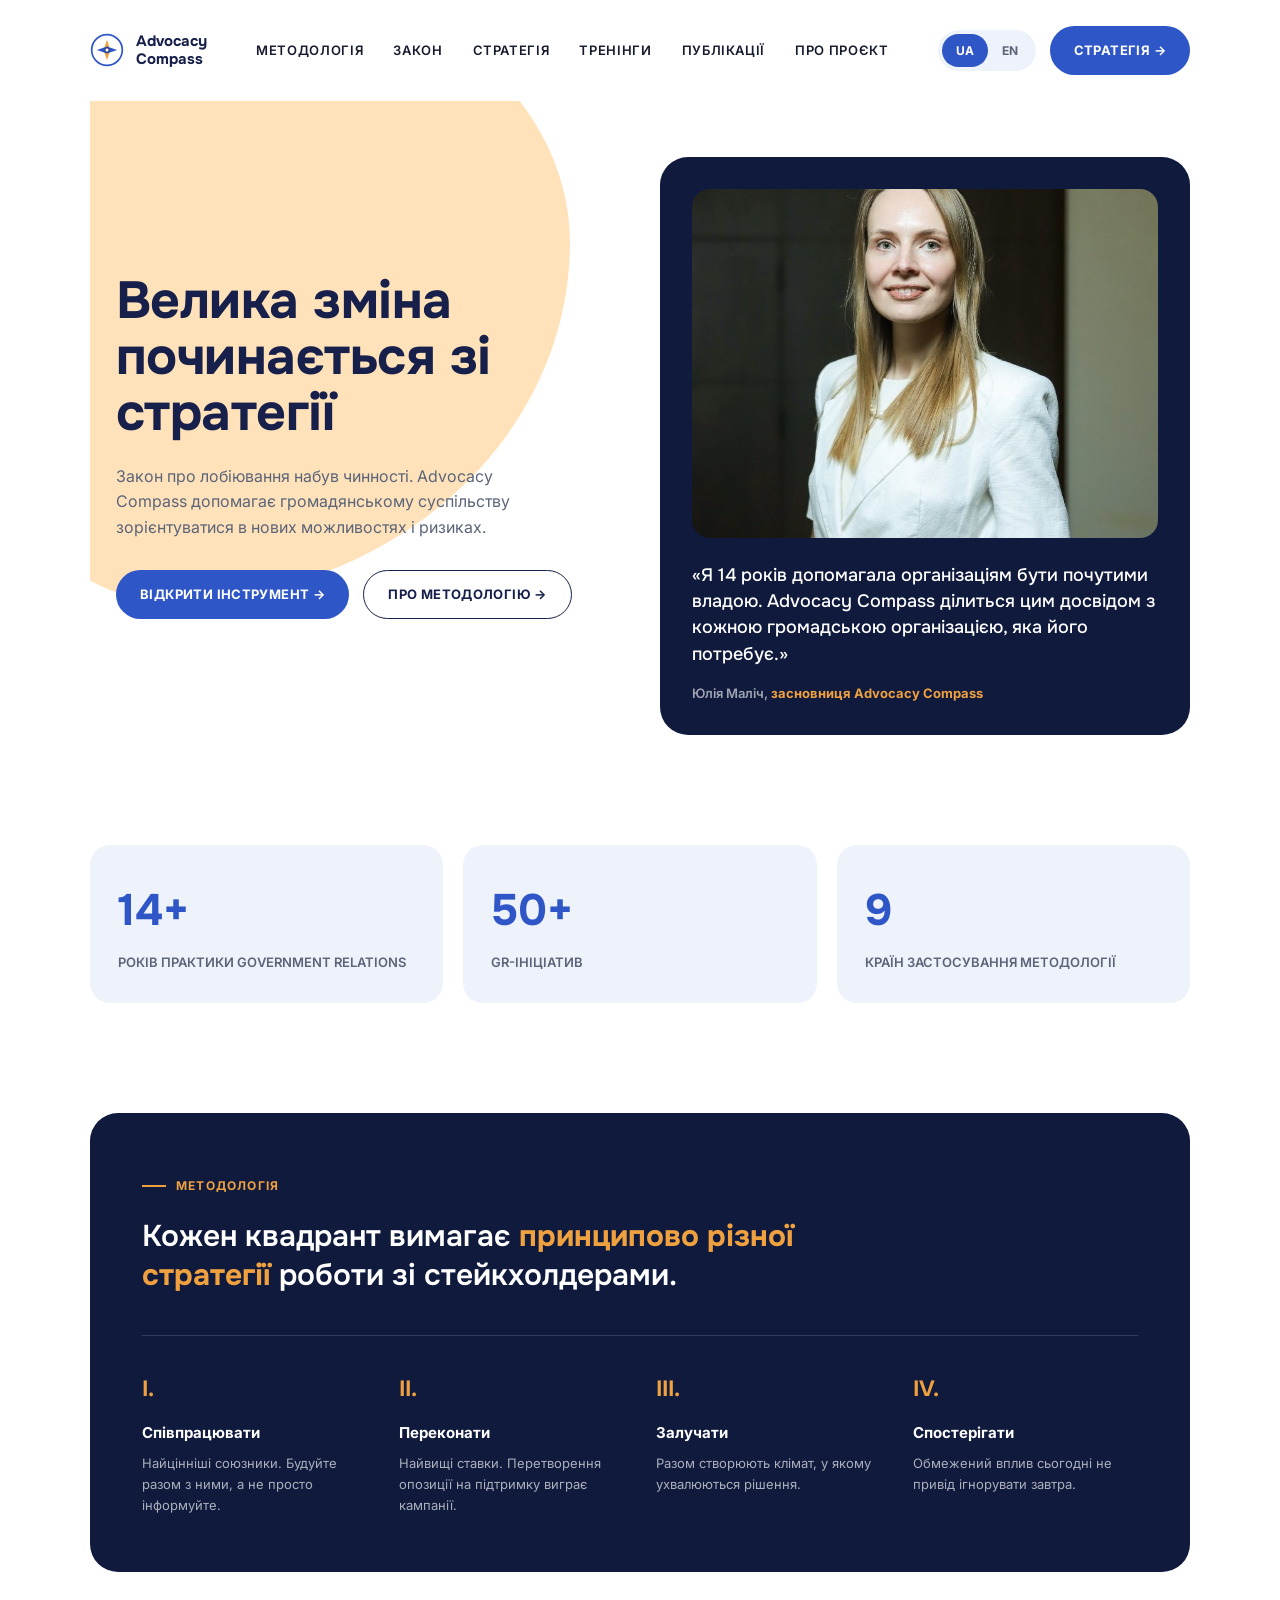
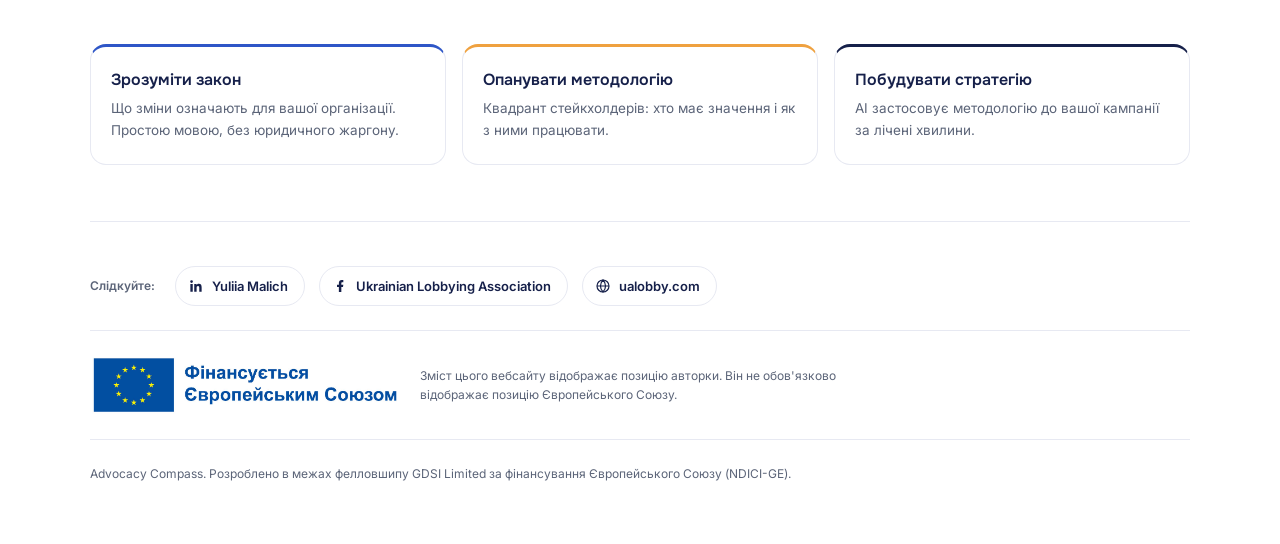
==== index.html @ dee9b8e6 "Add files via upload Перша версія сайту" ====
<!DOCTYPE html>
<html lang="uk">
<head>
<meta charset="UTF-8">
<meta name="viewport" content="width=device-width, initial-scale=1.0">
<title>Advocacy Compass</title>
<link rel="preconnect" href="https://fonts.googleapis.com">
<link href="https://fonts.googleapis.com/css2?family=Onest:wght@400;500;600;700&family=Inter:wght@400;500;600&display=swap" rel="stylesheet">
<link rel="stylesheet" href="assets/styles.css">
</head>
<body>
<div class="wrap">
  <header>
    <div class="brand">
      <svg width="34" height="34" viewBox="0 0 40 40">
        <circle cx="20" cy="20" r="18" fill="none" stroke="#2E56C7" stroke-width="2"/>
        <path d="M20 8 L24 20 L20 32 L16 20 Z" fill="#EFA13F"/>
        <path d="M8 20 L20 16 L32 20 L20 24 Z" fill="#2E56C7"/>
        <circle cx="20" cy="20" r="2.5" fill="#fff" stroke="#16204A" stroke-width="1"/>
      </svg>
      <div class="brand-name">Advocacy<br>Compass</div>
    </div>
    <nav>
      <a href="metodolohiya.html">Методологія</a>
      <a href="zakon.html">Закон</a>
      <a href="instrument-strategii.html">Стратегія</a>
      <a href="treningy.html">Тренінги</a>
      <a href="publikatsii.html">Публікації</a>
      <a href="pro-proekt.html">Про проєкт</a>
    </nav>
    <div class="head-right">
      <div class="lang"><span class="active">UA</span><span>EN</span></div>
      <a href="instrument-strategii.html" class="btn-primary">Стратегія →</a>
      <button class="menu-btn" id="menuBtn" aria-label="Меню" aria-expanded="false"><span></span></button>
    </div>
  </header>

  <nav class="mobile-nav" id="mobileNav">
    <a href="metodolohiya.html">Моя методологія</a>
    <a href="zakon.html">Закон про лобіювання</a>
    <a href="instrument-strategii.html">Інструмент стратегії</a>
    <a href="treningy.html">Тренінги</a>
    <a href="publikatsii.html">Публікації та виступи</a>
    <a href="pro-proekt.html">Про проєкт</a>
  </nav>

  <div class="hero">
    <div class="blob"></div>
    <div class="hero-grid">
      <div class="hero-left">
        <h1>Велика зміна починається зі стратегії</h1>
        <p>Закон про лобіювання набув чинності. Advocacy Compass допомагає громадянському суспільству зорієнтуватися в нових можливостях і ризиках.</p>
        <div class="hero-btns">
          <a href="instrument-strategii.html" class="btn-primary">Відкрити інструмент →</a>
          <a href="metodolohiya.html" class="btn-outline">Про методологію →</a>
        </div>
      </div>
      <div class="founder-card">
        <div class="founder-photo"><img src="assets/images/yuliia-malich.jpg" alt="Юлія Маліч"></div>
        <div class="founder-quote">«Я 14 років допомагала організаціям бути почутими владою. Advocacy Compass ділиться цим досвідом з кожною громадською організацією, яка його потребує.»</div>
        <div class="founder-name">Юлія Маліч, <b>засновниця Advocacy Compass</b></div>
      </div>
    </div>

    <div class="stats">
      <div class="stat"><div class="num">14+</div><div class="lbl">РОКІВ ПРАКТИКИ GOVERNMENT RELATIONS</div></div>
      <div class="stat"><div class="num">50+</div><div class="lbl">GR-ІНІЦІАТИВ</div></div>
      <div class="stat"><div class="num">9</div><div class="lbl">КРАЇН ЗАСТОСУВАННЯ МЕТОДОЛОГІЇ</div></div>
    </div>
  </div>

  <div class="mission">
    <div class="eyebrow">Методологія</div>
    <h2>Кожен квадрант вимагає <b>принципово різної стратегії</b> роботи зі стейкхолдерами.</h2>
    <div class="mission-cols">
      <div><div class="num">I.</div><h3>Співпрацювати</h3><p>Найцінніші союзники. Будуйте разом з ними, а не просто інформуйте.</p></div>
      <div><div class="num">II.</div><h3>Переконати</h3><p>Найвищі ставки. Перетворення опозиції на підтримку виграє кампанії.</p></div>
      <div><div class="num">III.</div><h3>Залучати</h3><p>Разом створюють клімат, у якому ухвалюються рішення.</p></div>
      <div><div class="num">IV.</div><h3>Спостерігати</h3><p>Обмежений вплив сьогодні не привід ігнорувати завтра.</p></div>
    </div>
  </div>

  <div class="cards">
    <a href="zakon.html" class="card"><h3>Зрозуміти закон</h3><p>Що зміни означають для вашої організації. Простою мовою, без юридичного жаргону.</p></a>
    <a href="metodolohiya.html" class="card"><h3>Опанувати методологію</h3><p>Квадрант стейкхолдерів: хто має значення і як з ними працювати.</p></a>
    <a href="instrument-strategii.html" class="card"><h3>Побудувати стратегію</h3><p>AI застосовує методологію до вашої кампанії за лічені хвилини.</p></a>
  </div>

  <footer>
    <div class="footer-social">
      <span class="label">Слідкуйте:</span>
      <a class="social-link" href="https://www.linkedin.com/in/yuliya-malich/" target="_blank" rel="noopener">
        <svg viewBox="0 0 24 24" fill="currentColor"><path d="M20.45 20.45h-3.55v-5.57c0-1.33-.02-3.04-1.85-3.04-1.85 0-2.14 1.45-2.14 2.94v5.67H9.36V9h3.41v1.56h.05c.47-.9 1.63-1.85 3.36-1.85 3.6 0 4.27 2.37 4.27 5.45v6.29zM5.34 7.43a2.06 2.06 0 1 1 0-4.12 2.06 2.06 0 0 1 0 4.12zM7.12 20.45H3.56V9h3.56v11.45z"/></svg>
        Yuliia Malich
      </a>
      <a class="social-link" href="https://www.facebook.com/p/-Ukrainian-Lobbying-Association-61575236283475/" target="_blank" rel="noopener">
        <svg viewBox="0 0 24 24" fill="currentColor"><path d="M14 13.5h2.5l.5-3.5h-3V8c0-.97.27-1.63 1.66-1.63H17V3.14C16.7 3.1 15.7 3 14.5 3 12 3 10.3 4.49 10.3 7.3V10H7.5v3.5h2.8V21h3.7v-7.5z"/></svg>
        Ukrainian Lobbying Association
      </a>
      <a class="social-link" href="https://ualobby.com" target="_blank" rel="noopener">
        <svg viewBox="0 0 24 24" fill="none" stroke="currentColor" stroke-width="1.8"><circle cx="12" cy="12" r="9"/><path d="M3 12h18M12 3c2.5 2.5 3.8 5.7 3.8 9s-1.3 6.5-3.8 9c-2.5-2.5-3.8-5.7-3.8-9s1.3-6.5 3.8-9z"/></svg>
        ualobby.com
      </a>
    </div>
    <div class="footer-eu">
      <img src="assets/images/eu-emblem.jpg" alt="Фінансується Європейським Союзом">
      <p>Зміст цього вебсайту відображає позицію авторки. Він не обов'язково відображає позицію Європейського Союзу.</p>
    </div>
    <p class="footer-copy">Advocacy Compass. Розроблено в межах фелловшипу GDSI Limited за фінансування Європейського Союзу (NDICI-GE).</p>
  </footer>
</div>
<script>
  var menuBtn = document.getElementById('menuBtn');
  var mobileNav = document.getElementById('mobileNav');
  menuBtn.addEventListener('click', function(){
    var isOpen = mobileNav.classList.toggle('open');
    menuBtn.classList.toggle('open', isOpen);
    menuBtn.setAttribute('aria-expanded', isOpen);
  });
</script>
</body>
</html>
---- assets/styles.css ----
:root{
  --blue:#2E56C7;
  --blue-hover:#2447AD;
  --blue-dark:#16204A;
  --navy:#101A3D;
  --amber:#EFA13F;
  --peach:#FFDDAE;
  --statbg:#EEF2FA;
  --ink:#151B2E;
  --sub:#5B6478;
  --line:#E7E9F2;
}
*{box-sizing:border-box;margin:0;padding:0;}
body{background:#fff; color:var(--ink); font-family:'Inter',sans-serif; line-height:1.6;}
.wrap{max-width:1180px;margin:0 auto;padding:0 40px;}
a{cursor:pointer;}

header{display:flex; align-items:center; justify-content:space-between; padding:26px 0; flex-wrap:wrap; gap:16px;}
.brand{display:flex; align-items:center; gap:12px;}
.brand-name{font-family:'Onest',sans-serif; font-weight:700; font-size:15px; color:var(--blue-dark); line-height:1.25;}
nav{display:flex; gap:30px;}
nav a{color:var(--ink); text-decoration:none; font-size:13px; font-weight:600; letter-spacing:.05em; text-transform:uppercase; transition:color .15s ease, transform .15s ease; display:inline-block;}
nav a:hover{color:var(--blue); transform:translateY(-1px);}
.menu-btn{display:none; align-items:center; justify-content:center; width:44px; height:44px; border-radius:100px; border:1.5px solid var(--line); background:#fff; cursor:pointer; transition:background .15s ease, border-color .15s ease, transform .15s ease;}
.menu-btn:hover{background:var(--statbg); border-color:var(--blue); transform:translateY(-1px);}
.menu-btn span{display:block; width:18px; height:2px; background:var(--blue-dark); position:relative; transition:background .15s ease;}
.menu-btn span::before, .menu-btn span::after{content:""; position:absolute; left:0; width:18px; height:2px; background:var(--blue-dark); transition:transform .2s ease;}
.menu-btn span::before{top:-6px;}
.menu-btn span::after{top:6px;}
.menu-btn.open span{background:transparent;}
.menu-btn.open span::before{transform:translateY(6px) rotate(45deg);}
.menu-btn.open span::after{transform:translateY(-6px) rotate(-45deg);}
.mobile-nav{display:none; flex-direction:column; gap:2px; background:#fff; border:1px solid var(--line); border-radius:16px; padding:10px; margin:0 0 20px; box-shadow:0 12px 28px rgba(16,26,61,.1);}
.mobile-nav.open{display:flex;}
.mobile-nav a{color:var(--ink); text-decoration:none; font-size:14px; font-weight:600; padding:12px 14px; border-radius:10px; transition:background .15s ease, color .15s ease;}
.mobile-nav a:hover{background:var(--statbg); color:var(--blue);}
.head-right{display:flex; align-items:center; gap:14px;}
.lang{display:flex; background:var(--statbg); border-radius:100px; padding:4px; font-size:12px; font-weight:700;}
.lang span{padding:7px 14px; border-radius:100px; color:var(--sub); cursor:pointer; transition:background .15s ease, color .15s ease, transform .15s ease; display:inline-block;}
.lang span:hover{background:#E0E6F5; transform:translateY(-1px);}
.lang span.active{background:var(--blue); color:#fff;}
.lang span.active:hover{background:var(--blue-hover);}
.btn-primary{background:var(--blue); color:#fff; font-weight:700; font-size:13px; letter-spacing:.03em; padding:14px 24px; border-radius:100px; text-decoration:none; text-transform:uppercase; white-space:nowrap; display:inline-block; transition:background .15s ease, transform .15s ease;}
.btn-primary:hover{background:var(--blue-hover); transform:translateY(-1px);}
.btn-outline{border:1.5px solid var(--blue-dark); color:var(--blue-dark); font-weight:700; font-size:13px; padding:13px 24px; border-radius:100px; text-decoration:none; text-transform:uppercase; letter-spacing:.03em; display:inline-block; transition:background .15s ease, color .15s ease, transform .15s ease;}
.btn-outline:hover{background:var(--blue-dark); color:#fff; transform:translateY(-1px);}

.hero{position:relative; padding:56px 0 0; overflow:hidden;}
.blob{position:absolute; top:-140px; left:-160px; width:640px; height:640px; background:var(--peach); border-radius:42% 58% 63% 37% / 41% 44% 56% 59%; z-index:0; opacity:.85;}
.hero-grid{position:relative; z-index:1; display:grid; grid-template-columns:1fr 1fr; gap:40px; align-items:center;}
.hero-left{padding-left:26px;}
h1{font-family:'Onest',sans-serif; font-weight:700; font-size:52px; line-height:1.08; color:var(--blue-dark); margin-bottom:22px; letter-spacing:-.01em;}
.hero-left p{font-size:16px; color:var(--sub); max-width:44ch; margin-bottom:30px;}
.hero-btns{display:flex; gap:14px; flex-wrap:wrap;}
.founder-card{background:var(--navy); border-radius:28px; padding:32px; position:relative; min-height:380px; display:flex; flex-direction:column; justify-content:flex-end;}
.founder-photo{width:100%; aspect-ratio:4/3; border-radius:18px; overflow:hidden; margin-bottom:24px;}
.founder-photo img{width:100%; height:100%; object-fit:cover; object-position:center 22%; display:block;}
.founder-quote{font-family:'Onest',sans-serif; font-weight:500; font-size:18px; line-height:1.45; color:#fff; margin-bottom:16px;}
.founder-name{font-size:13px; color:rgba(255,255,255,.6); font-weight:600;}
.founder-name b{color:var(--amber); font-weight:700;}

.stats{display:grid; grid-template-columns:repeat(3,1fr); gap:20px; margin:110px 0 0; position:relative; z-index:1;}
.stat{background:var(--statbg); border-radius:20px; padding:30px 28px;}
.stat .num{font-family:'Onest',sans-serif; font-weight:700; font-size:44px; color:var(--blue); margin-bottom:6px;}
.stat .lbl{font-size:13px; color:var(--sub); font-weight:600;}

.mission{background:var(--navy); border-radius:28px; padding:56px 52px; margin:110px 0 72px; color:#fff;}
.eyebrow{display:inline-flex; align-items:center; gap:10px; color:var(--amber); font-size:12px; font-weight:700; letter-spacing:.1em; text-transform:uppercase; margin-bottom:22px;}
.eyebrow::before{content:"";width:24px;height:2px;background:var(--amber);}
.mission h2{font-family:'Onest',sans-serif; font-weight:600; font-size:30px; line-height:1.3; max-width:34ch; margin-bottom:40px;}
.mission h2 b{color:var(--amber); font-weight:700;}
.mission-cols{display:grid; grid-template-columns:repeat(4,1fr); gap:32px; border-top:1px solid rgba(255,255,255,.15); padding-top:36px;}
.mission-cols .num{font-family:'Onest',sans-serif; font-weight:700; font-size:22px; color:var(--amber); margin-bottom:14px;}
.mission-cols h3{font-size:15px; font-weight:700; margin-bottom:8px;}
.mission-cols p{font-size:13px; color:rgba(255,255,255,.65);}

.cards{display:grid; grid-template-columns:repeat(3,1fr); gap:16px; margin:56px 0;}
.card{border:1px solid var(--line); border-top:3px solid var(--blue); border-radius:16px; padding:20px 20px 22px; transition:border-color .15s ease, transform .15s ease, box-shadow .15s ease; text-decoration:none; color:inherit; display:block;}
.card:nth-child(2){border-top-color:var(--amber);}
.card:nth-child(3){border-top-color:var(--blue-dark);}
.card:hover{transform:translateY(-3px); box-shadow:0 12px 28px rgba(46,86,199,.12);}
.card h3{font-family:'Onest',sans-serif; font-weight:600; font-size:16px; margin-bottom:6px; color:var(--blue-dark);}
.card p{font-size:13.5px; color:var(--sub);}

footer{padding:44px 0 60px; border-top:1px solid var(--line);}
.footer-social{display:flex; align-items:center; gap:14px; padding-bottom:24px; margin-bottom:24px; border-bottom:1px solid var(--line); flex-wrap:wrap;}
.footer-social .label{font-size:12px; color:var(--sub); font-weight:600; margin-right:6px;}
.social-link{display:inline-flex; align-items:center; gap:8px; padding:9px 16px 9px 12px; border-radius:100px; border:1px solid var(--line); text-decoration:none; color:var(--blue-dark); font-size:13px; font-weight:600; transition:background .15s ease, border-color .15s ease, transform .15s ease;}
.social-link:hover{background:var(--statbg); border-color:var(--blue); transform:translateY(-2px);}
.social-link svg{width:16px; height:16px; flex-shrink:0;}
.footer-eu{display:flex; align-items:center; gap:20px; padding-bottom:24px; margin-bottom:24px; border-bottom:1px solid var(--line);}
.footer-eu img{height:60px; width:auto; display:block;}
.footer-eu p{font-size:12px; color:var(--sub); max-width:56ch;}
.footer-copy{font-size:12px; color:var(--sub);}

/* ==== Subpage components ==== */
.page-hero{position:relative; padding:48px 0 40px; overflow:hidden;}
.page-hero .blob{width:420px; height:420px; top:-160px; right:-160px; left:auto; opacity:.6;}
.page-hero-inner{position:relative; z-index:1; max-width:64ch; padding-left:26px;}
.page-hero h1{font-family:'Onest',sans-serif; font-weight:700; font-size:38px; line-height:1.15; color:var(--blue-dark); margin-bottom:18px;}
.page-hero p{font-size:16px; color:var(--sub); max-width:56ch;}
.breadcrumb{font-size:12px; color:var(--sub); font-weight:600; letter-spacing:.03em; margin-bottom:16px; padding-left:26px;}
.breadcrumb a{color:var(--sub); text-decoration:none;}
.breadcrumb a:hover{color:var(--blue);}

section.block{padding:48px 0; border-top:1px solid var(--line);}
section.block h2{font-family:'Onest',sans-serif; font-weight:600; font-size:24px; color:var(--blue-dark); margin-bottom:16px;}
section.block .lede{font-size:15px; color:var(--sub); max-width:70ch; margin-bottom:8px;}

.two-col{display:grid; grid-template-columns:1fr 1fr; gap:32px;}
.basis-box{background:var(--statbg); border-radius:16px; padding:24px 26px;}
.basis-box .k{font-family:'Onest',sans-serif; font-weight:700; font-size:13px; color:var(--blue); letter-spacing:.05em; text-transform:uppercase; margin-bottom:10px;}
.basis-box p{font-size:14px; color:var(--sub);}

.quad-display{display:grid; grid-template-columns:1fr 1fr; gap:10px; background:var(--navy); border-radius:22px; padding:12px; margin:32px 0;}
.qtile{border-radius:14px; padding:22px; min-height:110px; display:flex; flex-direction:column; justify-content:flex-end; cursor:default; transition:transform .18s ease, filter .18s ease;}
.qtile:hover{transform:scale(1.02); filter:brightness(1.1);}
.qtile .t{font-family:'Onest',sans-serif; font-weight:700; font-size:15px; color:#fff; margin-bottom:3px;}
.qtile .s{font-size:11px; color:rgba(255,255,255,.7);}
.qtile.win{background:#C4432E;}
.qtile.collab{background:#2F8F5B;}
.qtile.monitor{background:#5B6478;}
.qtile.engage{background:var(--blue);}

.method-cards{display:grid; grid-template-columns:1fr 1fr; gap:20px; margin-top:8px;}
.method-card{border:1px solid var(--line); border-radius:18px; padding:26px; border-left:4px solid var(--blue);}
.method-card.win{border-left-color:#C4432E;}
.method-card.collab{border-left-color:#2F8F5B;}
.method-card.monitor{border-left-color:#5B6478;}
.method-card.engage{border-left-color:var(--blue);}
.method-card .priority{font-size:11px; font-weight:700; color:var(--sub); text-transform:uppercase; letter-spacing:.05em; margin-bottom:6px;}
.method-card h3{font-family:'Onest',sans-serif; font-weight:600; font-size:17px; color:var(--blue-dark); margin-bottom:8px;}
.method-card p{font-size:13.5px; color:var(--sub); margin-bottom:14px;}
.method-card .strategies{display:flex; flex-wrap:wrap; gap:6px;}
.method-card .strategies span{background:var(--statbg); color:var(--blue-dark); font-size:11.5px; font-weight:600; padding:5px 10px; border-radius:100px;}

.sentiment-list{display:grid; grid-template-columns:1fr 1fr; gap:16px; margin-top:8px;}
.sentiment-item{display:flex; gap:14px; align-items:flex-start;}
.sentiment-item .dot{width:38px; height:38px; border-radius:10px; background:var(--statbg); display:flex; align-items:center; justify-content:center; font-size:17px; flex-shrink:0;}
.sentiment-item h4{font-family:'Onest',sans-serif; font-weight:600; font-size:14.5px; color:var(--blue-dark); margin-bottom:3px;}
.sentiment-item p{font-size:13px; color:var(--sub);}

.callout-box{background:#FFF6E9; border:1px solid #F5DBA8; border-left:4px solid var(--amber); border-radius:14px; padding:22px 26px; margin:28px 0;}
.callout-box p{font-size:14.5px; color:var(--blue-dark); line-height:1.6;}
.callout-box b{color:var(--blue-dark);}

.step-list{display:flex; flex-direction:column; gap:22px; margin-top:8px;}
.step-item{display:grid; grid-template-columns:52px 1fr; gap:18px; align-items:start;}
.step-item .n{font-family:'Onest',sans-serif; font-weight:700; font-size:22px; color:var(--amber);}
.step-item h4{font-family:'Onest',sans-serif; font-weight:600; font-size:15.5px; color:var(--blue-dark); margin-bottom:5px;}
.step-item p{font-size:14px; color:var(--sub);}

.author-block{display:grid; grid-template-columns:1fr 2fr; gap:36px; align-items:center;}
.author-photo{width:100%; aspect-ratio:1; border-radius:18px; overflow:hidden;}
.author-photo img{width:100%; height:100%; object-fit:cover; object-position:center 20%;}
.author-block p{font-size:14.5px; color:var(--sub);}

.cta-block{background:var(--navy); border-radius:24px; padding:44px 40px; margin:48px 0 0; display:flex; align-items:center; justify-content:space-between; gap:24px; flex-wrap:wrap;}
.cta-block h3{font-family:'Onest',sans-serif; font-weight:600; font-size:20px; color:#fff; max-width:32ch;}

/* ==== Law page components ==== */
.prose{font-size:15px; color:var(--sub); line-height:1.75; max-width:78ch;}
.prose b{color:var(--blue-dark);}
.prose a{color:var(--blue); text-decoration:underline; text-decoration-color:rgba(46,86,199,.35); text-underline-offset:2px; transition:color .15s ease;}
.prose a:hover{color:var(--blue-hover);}

.toc-row{display:flex; gap:8px; flex-wrap:wrap; padding:20px 0 4px;}
.toc-row a{font-size:12.5px; font-weight:600; color:var(--blue-dark); background:var(--statbg); padding:8px 14px; border-radius:100px; text-decoration:none; transition:background .15s ease, transform .15s ease;}
.toc-row a:hover{background:#E0E6F5; transform:translateY(-1px);}

.check-box{background:#EDF3FF; border:1px solid #C7D6F5; border-left:4px solid var(--blue); border-radius:14px; padding:22px 26px; margin:24px 0;}
.check-box p{font-size:14.5px; color:var(--blue-dark); line-height:1.65;}
.check-box a{color:var(--blue); font-weight:600;}

.gap-flag{display:inline-flex; align-items:center; gap:6px; font-size:11.5px; font-weight:700; color:#A16207; background:#FFF6E9; border:1px solid #F5DBA8; padding:4px 10px; border-radius:100px; margin-top:10px;}

.decision-list{list-style:none; display:flex; flex-direction:column; gap:14px; margin:20px 0;}
.decision-list li{display:flex; gap:14px; align-items:flex-start; font-size:14.5px; color:var(--sub); line-height:1.65;}
.decision-list .ok, .decision-list .flag, .decision-list .warn{flex-shrink:0; width:26px; height:26px; border-radius:8px; display:flex; align-items:center; justify-content:center; font-size:13px; margin-top:1px;}
.decision-list .ok{background:#E4F5EC; color:#2F8F5B;}
.decision-list .warn{background:#FDE9E5; color:#C4432E;}
.decision-list .flag{background:#FFF6E9; color:#A16207;}

.data-table{width:100%; border-collapse:collapse; margin:20px 0; font-size:14px;}
.data-table th{text-align:left; font-family:'Onest',sans-serif; font-weight:600; font-size:12px; text-transform:uppercase; letter-spacing:.04em; color:var(--sub); padding:10px 14px; border-bottom:2px solid var(--blue-dark);}
.data-table td{padding:14px; border-bottom:1px solid var(--line); color:var(--sub); vertical-align:top;}
.data-table td b{color:var(--blue-dark);}
.data-table a{color:var(--blue); text-decoration:underline; text-decoration-color:rgba(46,86,199,.35);}
.data-table tr:last-child td{border-bottom:none;}

.faq-item{border-bottom:1px solid var(--line); padding:18px 0;}
.faq-item summary{font-family:'Onest',sans-serif; font-weight:600; font-size:15px; color:var(--blue-dark); cursor:pointer; list-style:none; display:flex; justify-content:space-between; align-items:center; gap:16px; transition:color .15s ease;}
.faq-item summary::-webkit-details-marker{display:none;}
.faq-item summary:hover{color:var(--blue);}
.faq-item summary::after{content:"+"; font-size:20px; color:var(--blue); flex-shrink:0; transition:transform .2s ease;}
.faq-item[open] summary::after{transform:rotate(45deg);}
.faq-item .a{font-size:14px; color:var(--sub); line-height:1.7; padding-top:12px; max-width:70ch;}
.faq-item .a a{color:var(--blue); text-decoration:underline; text-decoration-color:rgba(46,86,199,.35);}

@media (max-width:900px){
  .hero-grid{grid-template-columns:1fr; gap:32px;}
  .stats{grid-template-columns:1fr; margin-top:64px;}
  .mission{margin-top:64px;}
  .mission-cols{grid-template-columns:1fr 1fr; gap:24px;}
  nav:not(.mobile-nav){display:none;}
  .menu-btn{display:flex;}
  h1{font-size:36px;}
  .mission h2{font-size:24px;}
  .cards{grid-template-columns:1fr;}
  .two-col{grid-template-columns:1fr;}
  .method-cards{grid-template-columns:1fr;}
  .sentiment-list{grid-template-columns:1fr;}
  .author-block{grid-template-columns:1fr;}
  .page-hero .blob{display:none;}
  .page-hero-inner, .breadcrumb{padding-left:6px;}
}
@media (max-width:560px){
  .wrap{padding:0 20px;}
  .head-right{width:100%; justify-content:space-between;}
  .hero-btns{flex-direction:column;}
  .btn-primary, .btn-outline{width:100%; text-align:center;}
  .mission-cols{grid-template-columns:1fr;}
  .mission{padding:32px 22px;}
  h1{font-size:28px;}
  .blob{width:380px;height:380px; top:-90px; left:-110px;}
  .footer-eu{flex-direction:column; align-items:flex-start;}
  .footer-social{flex-direction:column; align-items:flex-start;}
  .hero-left{padding-left:6px;}
}

.video-grid{display:grid; grid-template-columns:1fr 1fr; gap:24px; margin-top:20px;}
.video-card{border:1px solid var(--line); border-radius:18px; overflow:hidden; transition:transform .15s ease, box-shadow .15s ease;}
.video-card:hover{transform:translateY(-3px); box-shadow:0 12px 28px rgba(46,86,199,.12);}
.video-frame{aspect-ratio:16/9; background:var(--navy); display:flex; align-items:center; justify-content:center; position:relative;}
.video-frame span{color:rgba(255,255,255,.5); font-size:13px;}
.video-frame::before{content:""; position:absolute; width:54px; height:54px; border-radius:50%; background:rgba(255,255,255,.12); border:2px solid rgba(255,255,255,.4);}
.video-frame::after{content:""; position:absolute; width:0; height:0; border-left:16px solid rgba(255,255,255,.7); border-top:10px solid transparent; border-bottom:10px solid transparent; margin-left:4px;}
.video-frame iframe{width:100%; height:100%; border:0; position:relative; z-index:2;}
.video-meta{padding:18px 20px;}
.video-meta h3{font-family:'Onest',sans-serif; font-weight:600; font-size:16px; color:var(--blue-dark); margin-bottom:5px;}
.video-meta p{font-size:13.5px; color:var(--sub);}
@media (max-width:760px){
  .video-grid{grid-template-columns:1fr;}
}

.pub-list{display:flex; flex-direction:column; gap:14px; margin-top:8px;}
.pub-card{display:block; border:1px solid var(--line); border-radius:16px; padding:22px 24px; text-decoration:none; color:inherit; transition:border-color .15s ease, transform .15s ease, box-shadow .15s ease;}
.pub-card:hover{border-color:var(--blue); transform:translateY(-2px); box-shadow:0 10px 24px rgba(46,86,199,.1);}
.pub-tag{display:inline-block; font-size:11px; font-weight:700; text-transform:uppercase; letter-spacing:.05em; color:var(--blue); background:var(--statbg); padding:4px 10px; border-radius:100px; margin-bottom:12px;}
.pub-card h3{font-family:'Onest',sans-serif; font-weight:600; font-size:17px; color:var(--blue-dark); margin-bottom:6px;}
.pub-source{font-size:12.5px; color:var(--sub); font-weight:600; margin-bottom:10px;}
.pub-card p{font-size:14px; color:var(--sub); margin-bottom:12px;}
.pub-link{font-size:13px; font-weight:700; color:var(--blue);}
.empty-state{border:1px dashed var(--line); border-radius:16px; padding:32px 24px; text-align:center;}
.empty-state p{font-size:14px; color:var(--sub);}
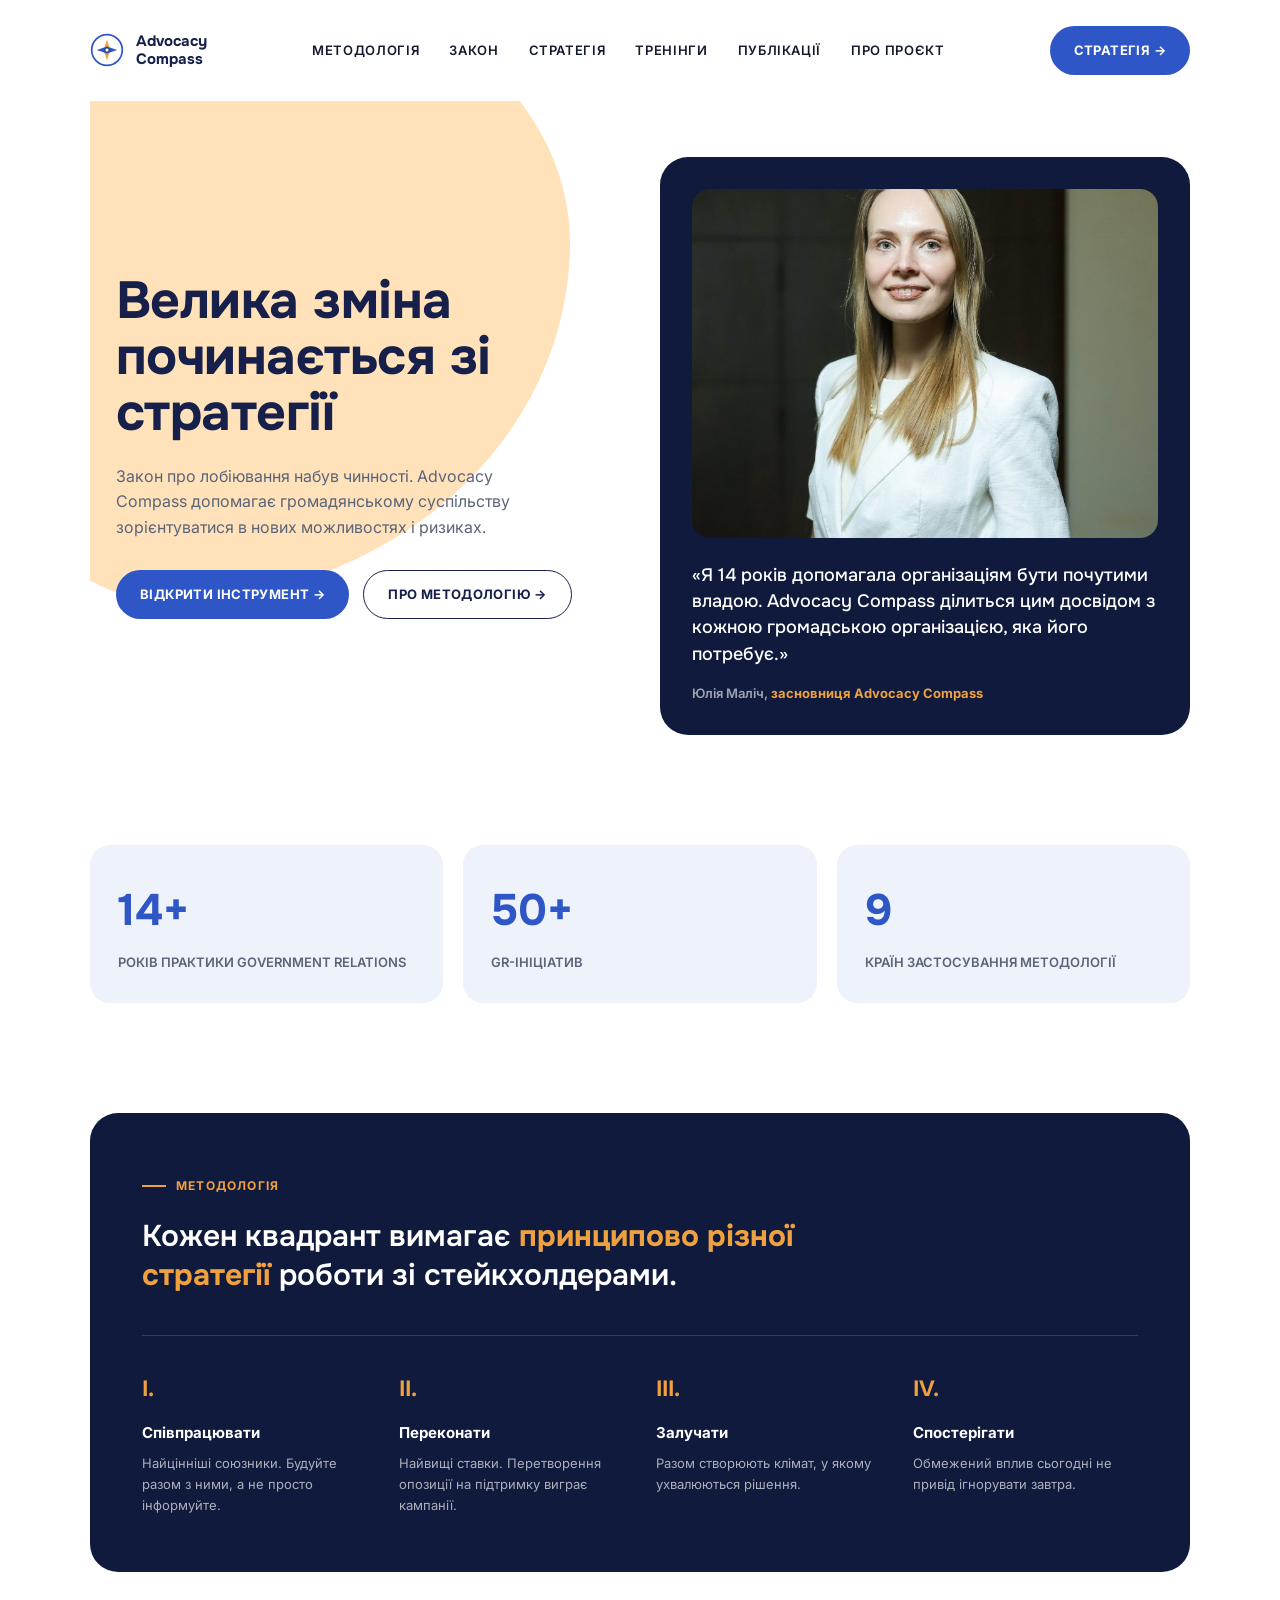
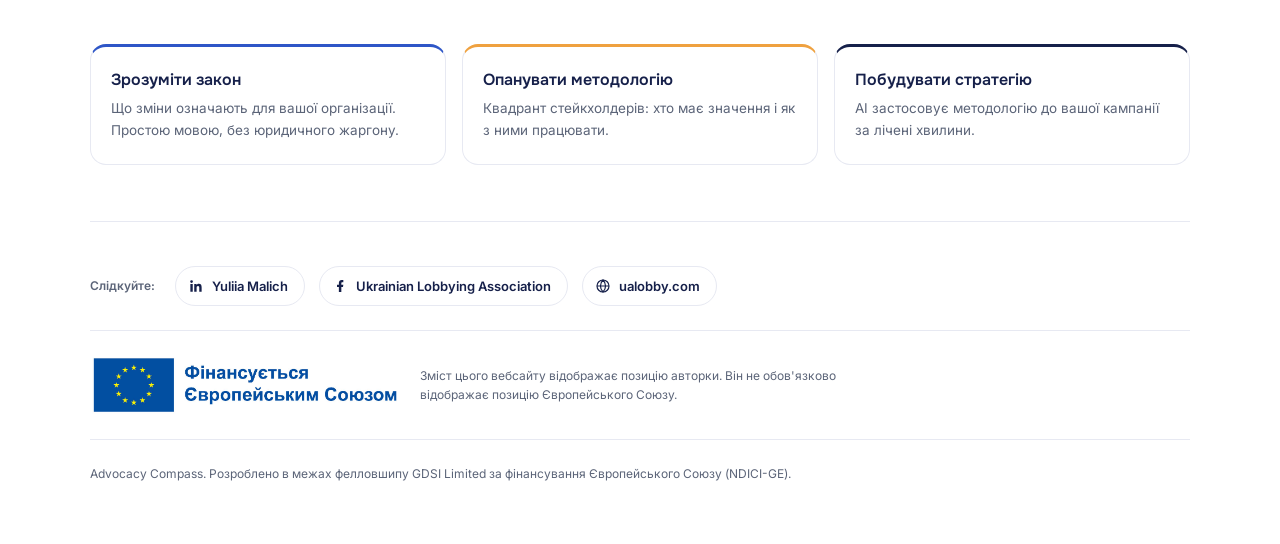
==== commit 9b851203: "Add files via upload" ====
--- a/index.html
+++ b/index.html
@@ -29,7 +29,6 @@
       <a href="pro-proekt.html">Про проєкт</a>
     </nav>
     <div class="head-right">
-      <div class="lang"><span class="active">UA</span><span>EN</span></div>
       <a href="instrument-strategii.html" class="btn-primary">Стратегія →</a>
       <button class="menu-btn" id="menuBtn" aria-label="Меню" aria-expanded="false"><span></span></button>
     </div>
--- a/assets/styles.css
+++ b/assets/styles.css
@@ -253,3 +253,6 @@
 .pub-link{font-size:13px; font-weight:700; color:var(--blue);}
 .empty-state{border:1px dashed var(--line); border-radius:16px; padding:32px 24px; text-align:center;}
 .empty-state p{font-size:14px; color:var(--sub);}
+
+/* Мовний перемикач приховано до готовності англійської версії. Щоб повернути: видалити це правило. */
+.lang{display:none !important;}
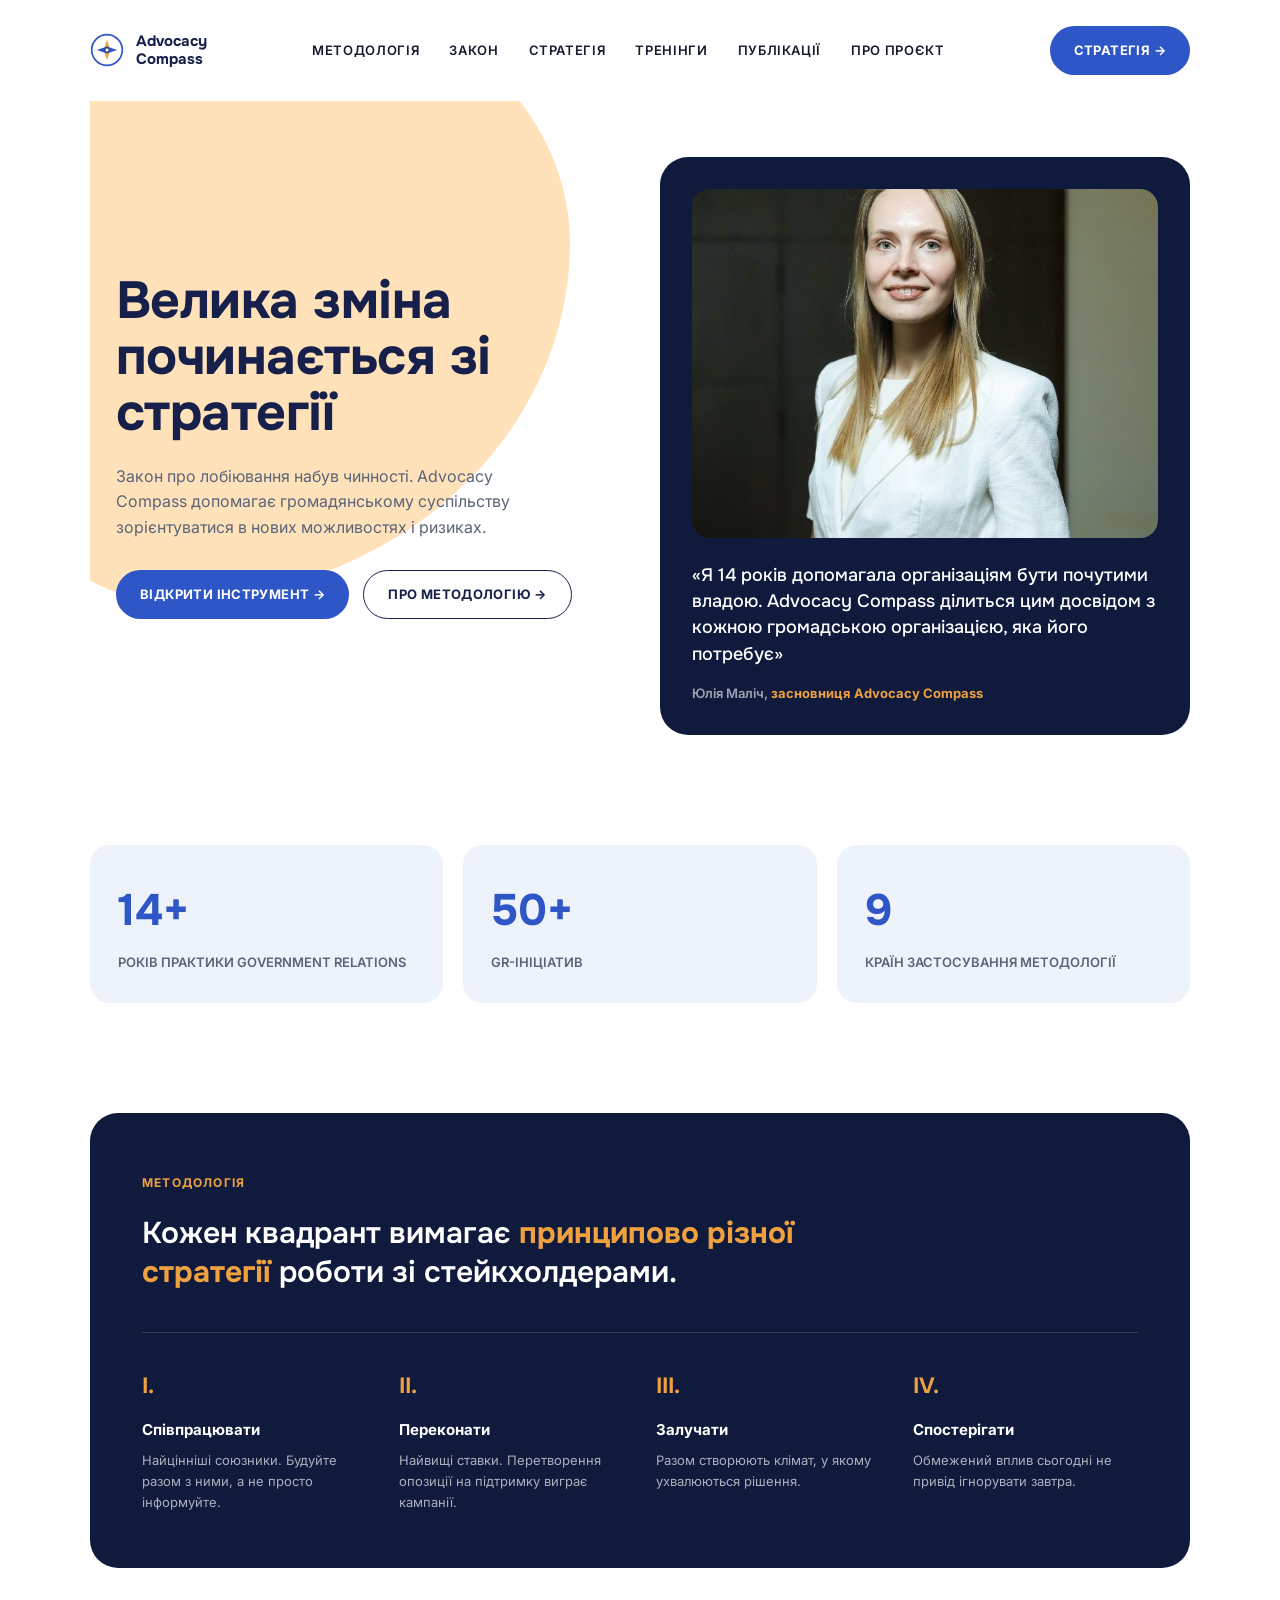
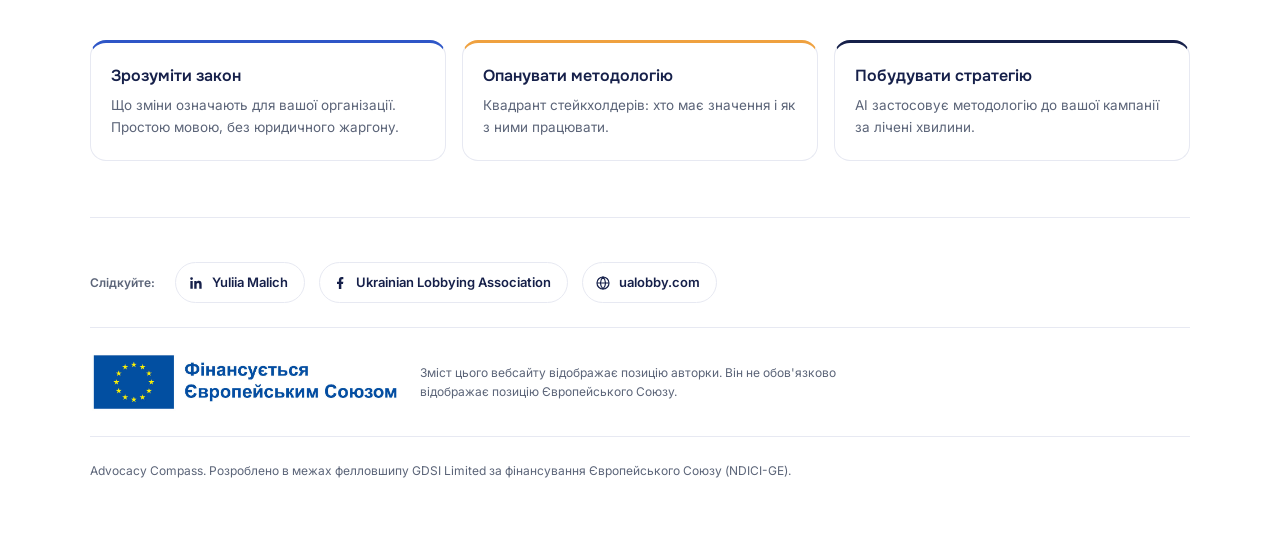
==== commit 733fd734: "Add files via upload" ====
--- a/index.html
+++ b/index.html
@@ -4,6 +4,7 @@
 <meta charset="UTF-8">
 <meta name="viewport" content="width=device-width, initial-scale=1.0">
 <title>Advocacy Compass</title>
+<link rel="icon" type="image/svg+xml" href="data:image/svg+xml,%3Csvg xmlns=%27http://www.w3.org/2000/svg%27 viewBox=%270 0 40 40%27%3E%3Ccircle cx=%2720%27 cy=%2720%27 r=%2718%27 fill=%27white%27 stroke=%27%232E56C7%27 stroke-width=%272%27/%3E%3Cpath d=%27M20 8 L24 20 L20 32 L16 20 Z%27 fill=%27%23EFA13F%27/%3E%3Cpath d=%27M8 20 L20 16 L32 20 L20 24 Z%27 fill=%27%232E56C7%27/%3E%3Ccircle cx=%2720%27 cy=%2720%27 r=%272.5%27 fill=%27white%27/%3E%3C/svg%3E">
 <link rel="preconnect" href="https://fonts.googleapis.com">
 <link href="https://fonts.googleapis.com/css2?family=Onest:wght@400;500;600;700&family=Inter:wght@400;500;600&display=swap" rel="stylesheet">
 <link rel="stylesheet" href="assets/styles.css">
@@ -11,7 +12,7 @@
 <body>
 <div class="wrap">
   <header>
-    <div class="brand">
+    <a class="brand" href="index.html">
       <svg width="34" height="34" viewBox="0 0 40 40">
         <circle cx="20" cy="20" r="18" fill="none" stroke="#2E56C7" stroke-width="2"/>
         <path d="M20 8 L24 20 L20 32 L16 20 Z" fill="#EFA13F"/>
@@ -19,7 +20,7 @@
         <circle cx="20" cy="20" r="2.5" fill="#fff" stroke="#16204A" stroke-width="1"/>
       </svg>
       <div class="brand-name">Advocacy<br>Compass</div>
-    </div>
+    </a>
     <nav>
       <a href="metodolohiya.html">Методологія</a>
       <a href="zakon.html">Закон</a>
@@ -56,7 +57,7 @@
       </div>
       <div class="founder-card">
         <div class="founder-photo"><img src="assets/images/yuliia-malich.jpg" alt="Юлія Маліч"></div>
-        <div class="founder-quote">«Я 14 років допомагала організаціям бути почутими владою. Advocacy Compass ділиться цим досвідом з кожною громадською організацією, яка його потребує.»</div>
+        <div class="founder-quote">«Я 14 років допомагала організаціям бути почутими владою. Advocacy Compass ділиться цим досвідом з кожною громадською організацією, яка його потребує»</div>
         <div class="founder-name">Юлія Маліч, <b>засновниця Advocacy Compass</b></div>
       </div>
     </div>
--- a/assets/styles.css
+++ b/assets/styles.css
@@ -16,7 +16,7 @@
 a{cursor:pointer;}
 
 header{display:flex; align-items:center; justify-content:space-between; padding:26px 0; flex-wrap:wrap; gap:16px;}
-.brand{display:flex; align-items:center; gap:12px;}
+.brand{display:flex; align-items:center; gap:12px; text-decoration:none;}
 .brand-name{font-family:'Onest',sans-serif; font-weight:700; font-size:15px; color:var(--blue-dark); line-height:1.25;}
 nav{display:flex; gap:30px;}
 nav a{color:var(--ink); text-decoration:none; font-size:13px; font-weight:600; letter-spacing:.05em; text-transform:uppercase; transition:color .15s ease, transform .15s ease; display:inline-block;}
@@ -66,7 +66,6 @@
 
 .mission{background:var(--navy); border-radius:28px; padding:56px 52px; margin:110px 0 72px; color:#fff;}
 .eyebrow{display:inline-flex; align-items:center; gap:10px; color:var(--amber); font-size:12px; font-weight:700; letter-spacing:.1em; text-transform:uppercase; margin-bottom:22px;}
-.eyebrow::before{content:"";width:24px;height:2px;background:var(--amber);}
 .mission h2{font-family:'Onest',sans-serif; font-weight:600; font-size:30px; line-height:1.3; max-width:34ch; margin-bottom:40px;}
 .mission h2 b{color:var(--amber); font-weight:700;}
 .mission-cols{display:grid; grid-template-columns:repeat(4,1fr); gap:32px; border-top:1px solid rgba(255,255,255,.15); padding-top:36px;}
@@ -254,5 +253,3 @@
 .empty-state{border:1px dashed var(--line); border-radius:16px; padding:32px 24px; text-align:center;}
 .empty-state p{font-size:14px; color:var(--sub);}
 
-/* Мовний перемикач приховано до готовності англійської версії. Щоб повернути: видалити це правило. */
-.lang{display:none !important;}
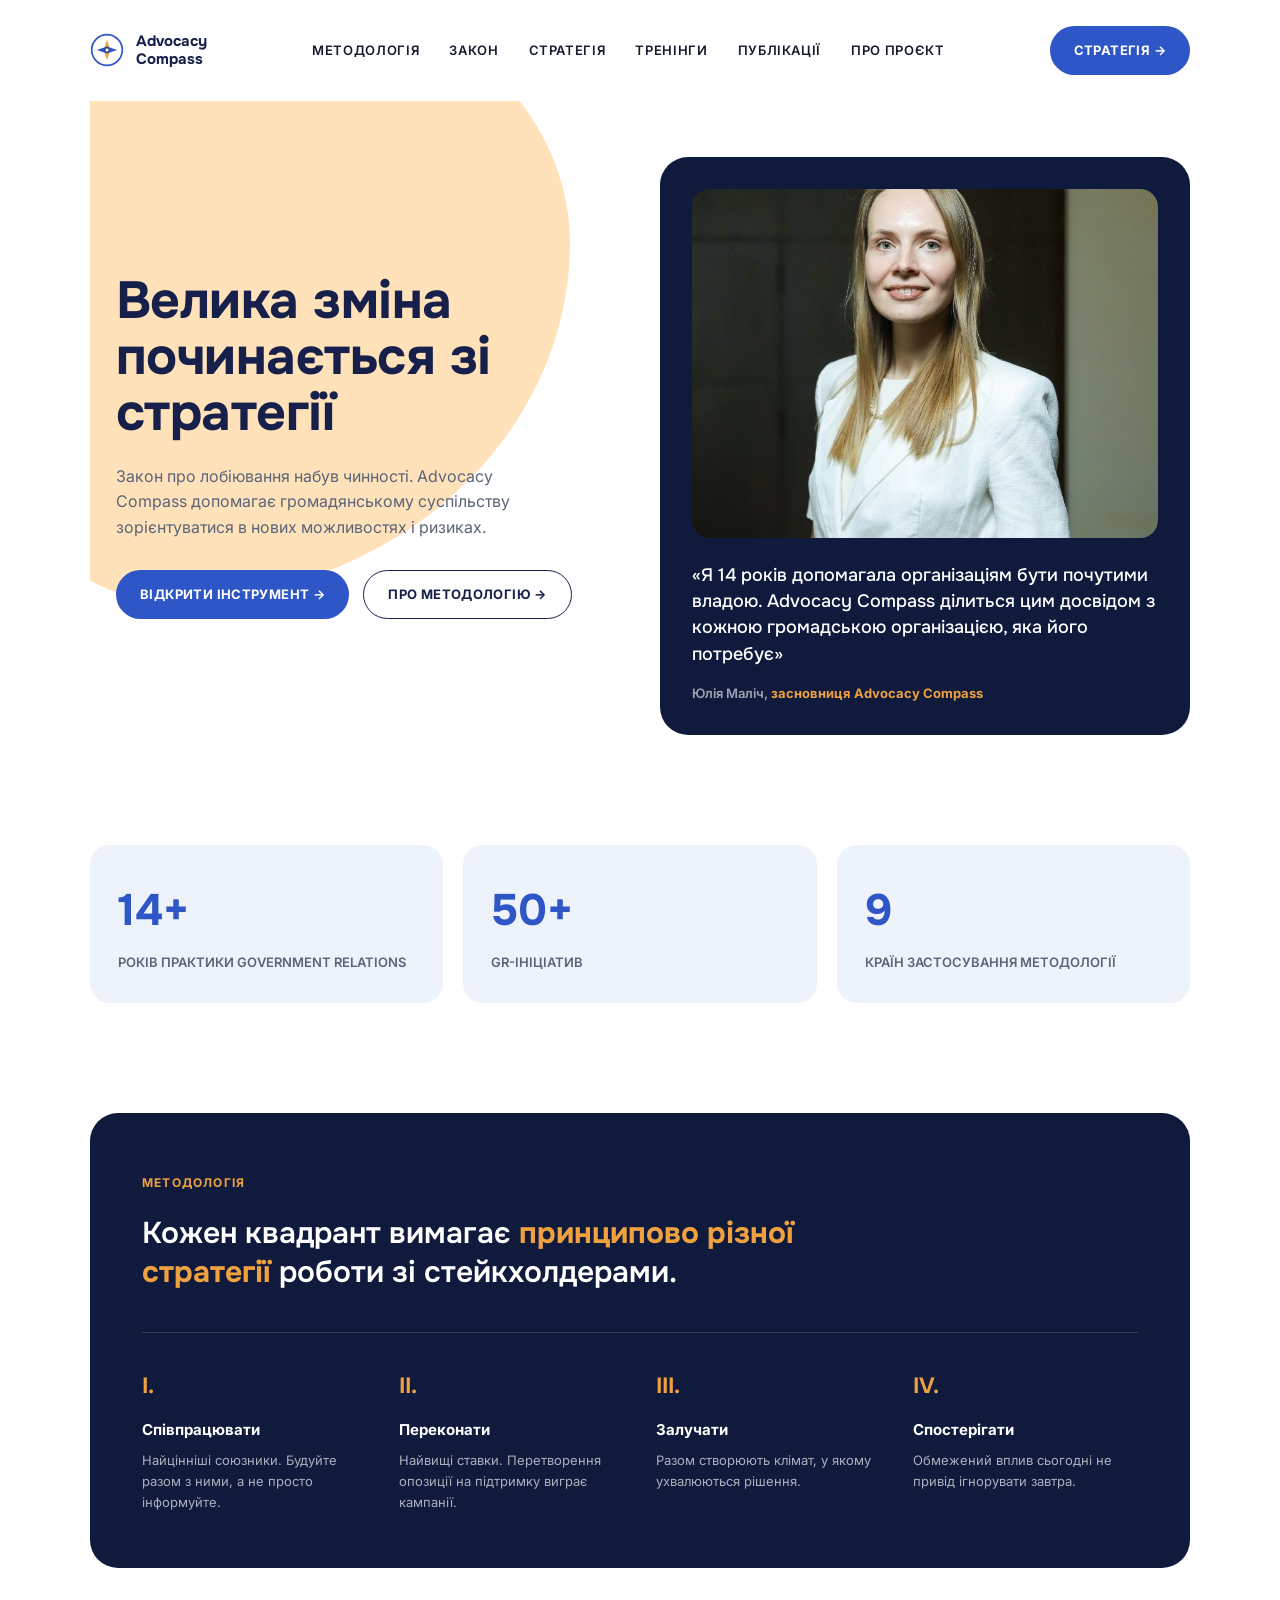
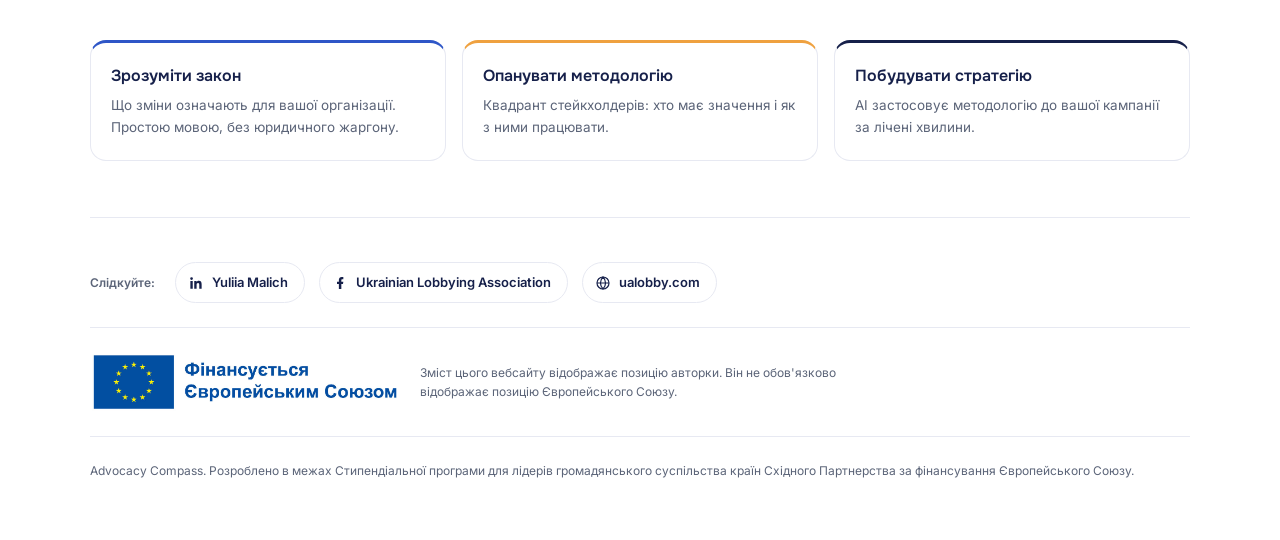
==== commit f914e104: "Add files via upload" ====
--- a/index.html
+++ b/index.html
@@ -106,7 +106,7 @@
       <img src="assets/images/eu-emblem.jpg" alt="Фінансується Європейським Союзом">
       <p>Зміст цього вебсайту відображає позицію авторки. Він не обов'язково відображає позицію Європейського Союзу.</p>
     </div>
-    <p class="footer-copy">Advocacy Compass. Розроблено в межах фелловшипу GDSI Limited за фінансування Європейського Союзу (NDICI-GE).</p>
+    <p class="footer-copy">Advocacy Compass. Розроблено в межах Стипендіальної програми для лідерів громадянського суспільства країн Східного Партнерства за фінансування Європейського Союзу.</p>
   </footer>
 </div>
 <script>
